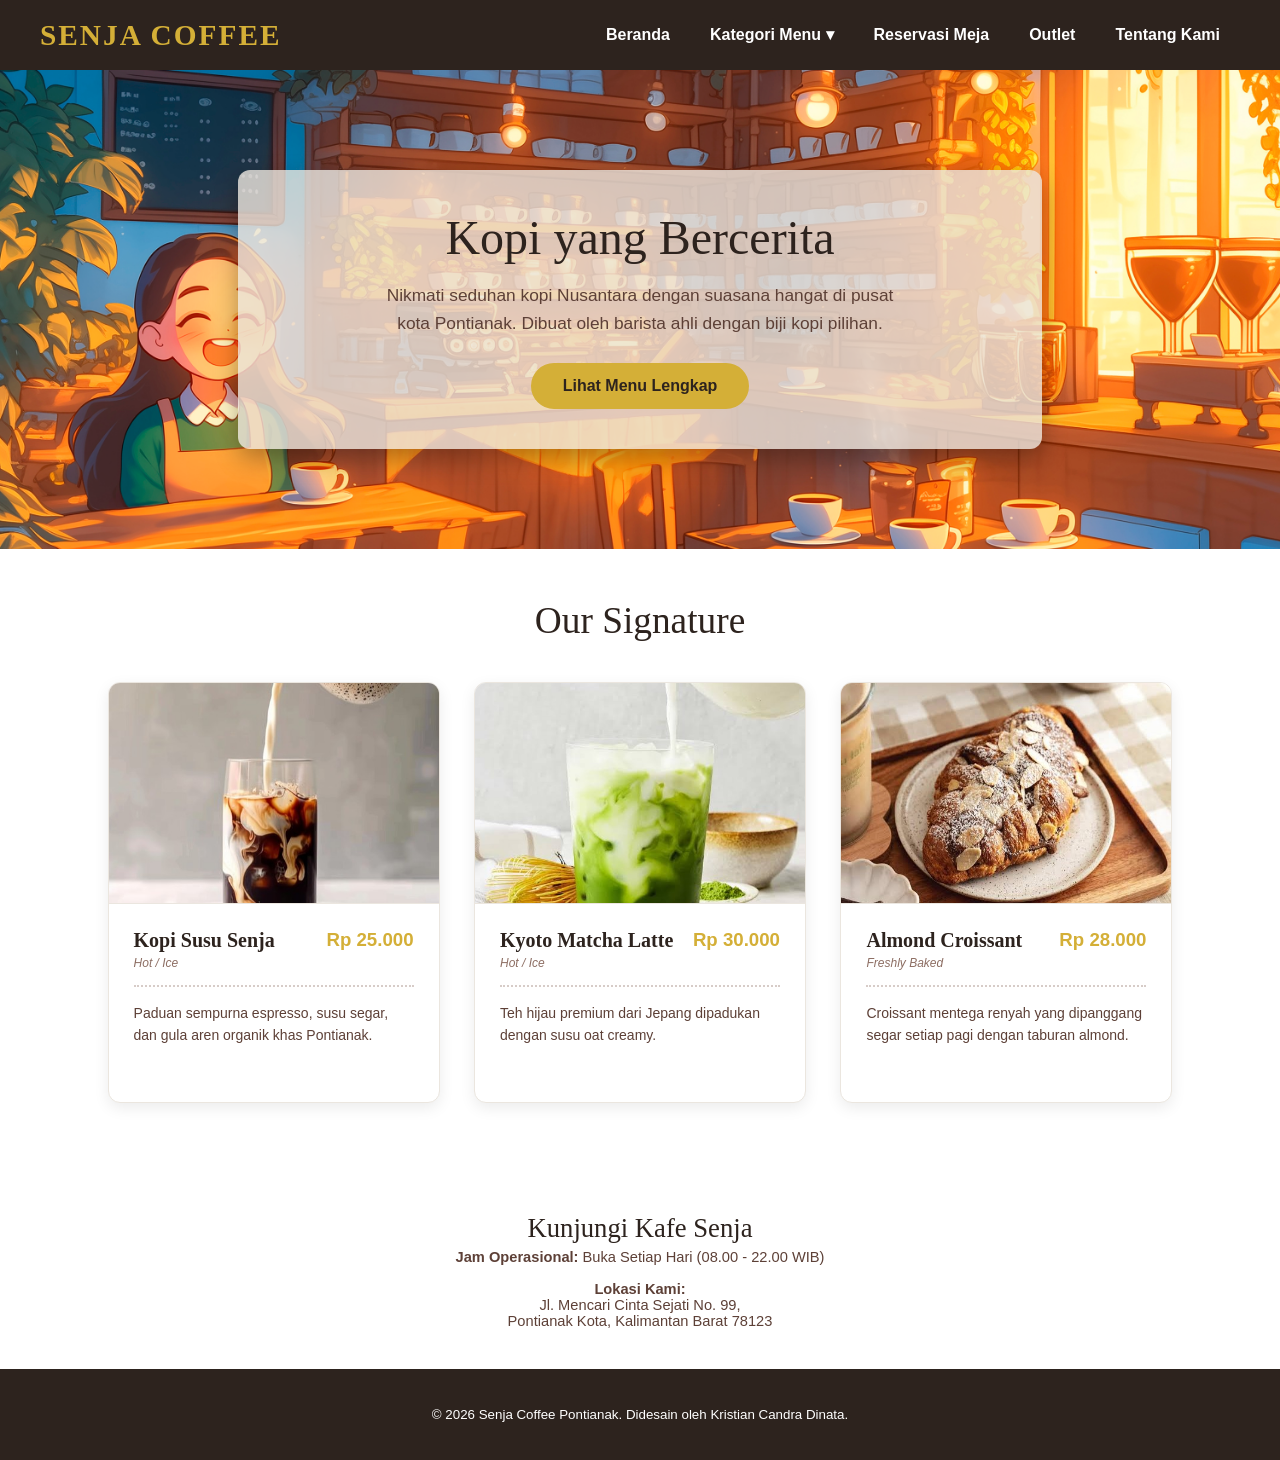
==== index.html @ b66855db "mengubah beranda.html menjadi index.html" ====
<html>
<head>
    <title>Beranda | Senja Coffee</title>
    <!-- Memanggil CSS Eksternal (Materi Pertemuan 4) -->
    <link rel="stylesheet" href="style.css" type="text/css" />
</head>
<body>

    <!-- NAVIGASI & LOGO (Pisah Kiri dan Kanan dengan Float) -->
    <div id="menu-navigasi">
        <!-- Logo di Kiri -->
        <h2 class="teks-logo">SENJA COFFEE</h2>
        
        <!-- Menu di Kanan -->
        <ul>
            <li><a href="index.html">Beranda</a></li>
            <li><a href="menu.html">Kategori Menu ▾</a>
                <ul>
                    <li><a href="menu.html#kopi">Signature Coffee</a></li>
                    <li><a href="menu.html#classic">Classic Espresso</a></li>
                    <li><a href="menu.html#nonkopi">Minuman Segar</a></li>
                    <li><a href="menu.html#makanan">Pastry & Makanan</a></li>
                </ul>
            </li>
            <li><a href="pesan.html">Reservasi Meja</a></li>
            <li><a href="outlet.html">Outlet</a>
            </li>
            <li><a href="tentang.html">Tentang Kami</a></li>
        </ul>
        <br class="bersihkan-float">
    </div>

    <!-- BAGIAN HERO (Latar Belakang Krem Penuh) -->
    <div id="hero-wrapper">
        <div id="hero-kotak-teks">
            <h1 align="center">Kopi yang Bercerita</h1>
            <p align="center">
                Nikmati seduhan kopi Nusantara dengan suasana hangat di pusat<br>
                kota Pontianak. Dibuat oleh barista ahli dengan biji kopi pilihan.
            </p>
            
            <!-- Tambahan 1: Tombol Call-to-Action (CTA) -->
            <div align="center">
                <a href="menu.html" class="tombol-cta">Lihat Menu Lengkap</a>
            </div>
        </div>
    </div>

    <!-- KONTEN UTAMA (Kartu Menu) -->
    <div id="konten-utama">
        <h2 align="center" class="sub-judul">Our Signature</h2>

        <div class="wadah-menu" align="center">
            <!-- KARTU MENU 1 -->
            <div class="kartu-menu">
                <img src="Gambar/KopiSusuSenja.jpg" alt="Es Kopi Susu Senja" class="gambar-menu" />
                <div class="info-menu">
                    <div class="header-kartu">
                         <!-- Nama dan opsi suhu dibungkus dalam satu grup -->
                         <div class="grup-nama">
                            <span class="nama-menu">Kopi Susu Senja</span>
                            <span class="opsi-suhu">Hot / Ice</span>
                        </div>
                        <span class="harga-menu">Rp 25.000</span>
                        <br class="bersihkan-float">
                    </div>
                    <hr class="garis-putus">
                    <p class="deskripsi-menu">Paduan sempurna espresso, susu segar, dan gula aren organik khas Pontianak.</p>
                </div>
            </div>
            
            <!-- KARTU MENU 2 -->
            <div class="kartu-menu">
                <img src="Gambar/MatchaLatte.jpg" alt="Kyoto Matcha Latte" class="gambar-menu" />
                <div class="info-menu">
                    <div class="header-kartu">
                        <!-- Dibungkus grup-nama agar harga tidak turun -->
                        <div class="grup-nama">
                            <span class="nama-menu">Kyoto Matcha Latte</span>
                            <span class="opsi-suhu">Hot / Ice</span>
                        </div>
                        <span class="harga-menu">Rp 30.000</span>
                        <br class="bersihkan-float">
                    </div>
                    <hr class="garis-putus">
                    <p class="deskripsi-menu">Teh hijau premium dari Jepang dipadukan dengan susu oat creamy.</p>
                </div>
            </div>
            
            <!-- KARTU MENU 3 -->
            <div class="kartu-menu">
                <img src="Gambar/AlmondCroissant.jpg" alt="Almond Croissant" class="gambar-menu" />
                <div class="info-menu">
                    <div class="header-kartu">
                        <!-- Dibungkus grup-nama agar harga tidak turun -->
                        <div class="grup-nama">
                            <span class="nama-menu">Almond Croissant</span>
                            <span class="opsi-suhu">Freshly Baked</span>
                        </div>
                        <span class="harga-menu">Rp 28.000</span>
                        <br class="bersihkan-float">
                    </div>
                    <hr class="garis-putus">
                    <p class="deskripsi-menu">Croissant mentega renyah yang dipanggang segar setiap pagi dengan taburan almond.</p>
                </div>
            </div>
            
            <br class="bersihkan-float" />
        </div>
    </div>

    <!-- Tambahan 2: Informasi Praktis Kafe -->
    <div id="info-praktis" align="center">
        <h3>Kunjungi Kafe Senja</h3>
        <p>
            <b>Jam Operasional:</b> Buka Setiap Hari (08.00 - 22.00 WIB)<br><br>
            <b>Lokasi Kami:</b><br>
            Jl. Mencari Cinta Sejati No. 99,<br>
            Pontianak Kota, Kalimantan Barat 78123
        </p>
    </div>

    <!-- FOOTER -->
    <div id="kaki-web">
        <p>&copy; 2026 Senja Coffee Pontianak. Didesain oleh Kristian Candra Dinata.</p>
    </div>

</body>
</html>
---- style.css ----
/* === FONT & RESET (Materi Pertemuan 4) === */
body {
    font-family: Arial, Helvetica, sans-serif;
    background-color: #FFFFFF; /* Latar utama putih */
    margin: 0;
    padding: 0;
}

/* === HEADER & NAVIGASI (Materi Pertemuan 7) === */
#menu-navigasi {
    margin: 0;
    padding: 0 40px; /* Memberi jarak kiri-kanan agar tidak mentok layar */
    background-color: #2D231E; /* Cokelat Gelap */
}

/* Teks Logo didorong ke KIRI */
.teks-logo {
    float: left; 
    color: #D4AF37; /* Emas */
    margin: 0;
    font-size: 22pt;
    font-family: 'Times New Roman', Times, serif; /* Font klasik elegan */
    line-height: 70px;
    letter-spacing: 2px;
}

/* Menu ul didorong ke KANAN */
#menu-navigasi ul {
    margin: 0;
    padding: 0;
    line-height: 70px; /* Tinggi baris disamakan dengan teks logo */
    float: right; 
}

#menu-navigasi li {
    margin: 0;
    padding: 0;
    list-style: none;
    float: left;
    position: relative;
}

#menu-navigasi ul li a {
    text-align: center;
    text-decoration: none;
    line-height: 70px;
    padding: 0 20px; /* Jarak antar teks menu lebih natural */
    display: block;
    color: white;
    font-weight: bold;
}

/* Sub-Menu Dropdown */
#menu-navigasi ul ul {
    position: absolute;
    visibility: hidden;
    top: 70px; /* Harus sama dengan line-height header */
    background-color: #2D231E;
    border-bottom-left-radius: 8px;
    border-bottom-right-radius: 8px;
    box-shadow: 0px 4px 8px rgba(0,0,0,0.2);
}

#menu-navigasi ul ul li {
    float: none;
}

#menu-navigasi ul ul li a {
    text-align: left;
    padding-left: 20px;
    width: 180px;
}

#menu-navigasi ul li:hover ul {
    visibility: visible;
}

#menu-navigasi li a:hover {
    color: #D4AF37; /* Teks berubah emas saat disentuh */
}

.bersihkan-float {
    clear: both;
    margin: 0;
    padding: 0;
}

/* === HERO SECTION (Materi Pertemuan 5: Latar Belakang Warna) === */
#hero-wrapper {
    /* Lapis luar: Area untuk menaruh gambar pemandangan kafe */
    background-image: url('Gambar/BackgroundBeranda.jpg'); /* Ganti dengan nama foto kafemu */
    background-repeat: no-repeat;
    background-position: center center;
    background-size: cover; /* Agar gambar menyesuaikan lebar layar */
    padding: 100px 20px; /* Ruang kosong atas-bawah agar gambar latarnya terlihat */
}

#hero-kotak-teks {
    /* Lapis dalam: Kotak krem tempat teks berada */
    background-color: rgba(235, 230, 223, 0.80); 
    /* Kamu juga bisa pakai rgba(235, 230, 223, 0.92) kalau mau kotaknya agak tembus pandang */
    width: 60%; /* Lebar kotak teks tidak penuh, menyisakan ruang untuk gambar di kiri-kanannya */
    margin: 0 auto; /* Kunci untuk menengahkan kotak (Pertemuan 4) */
    padding: 40px 30px;
    border-radius: 12px; /* Sudut melengkung (Pertemuan 7) */
    box-shadow: 0px 10px 25px rgba(0, 0, 0, 0.3); /* Bayangan agar kotak terlihat timbul */
}

#hero-kotak-teks h1 {
    font-family: 'Times New Roman', Times, serif;
    font-size: 36pt;
    color: #2D231E;
    margin-top: 0;
    margin-bottom: 15px;
    font-weight: normal;
}

#hero-kotak-teks p {
    font-family: 'Trebuchet MS', 'Lucida Sans Unicode', sans-serif;
    font-size: 13pt;
    color: #5D4037;
    line-height: 1.6;
    margin-bottom: 0;
}

.tombol-cta {
    display: inline-block;
    background-color: #D4AF37; /* Warna Emas */
    color: #2D231E; /* Teks Cokelat Gelap */
    padding: 12px 30px;
    text-decoration: none;
    font-family: Arial, Helvetica, sans-serif;
    font-size: 12pt;
    font-weight: bold;
    border-radius: 30px; /* Sudut sangat melengkung berbentuk kapsul */
    margin-top: 25px; /* Jarak dari teks di atasnya */
    transition: 0.3s;
    border: 2px solid #D4AF37;
}

.tombol-cta:hover {
    background-color: transparent; /* Latar menjadi transparan */
    color: #2D231E; 
    border: 2px solid #2D231E; /* Garis tepi berubah jadi cokelat gelap */
}

/* === KONTEN UTAMA & KARTU MENU === */
#konten-utama {
    margin: 50px auto 80px auto; 
    width: 90%;
    background-color: #FFFFFF;
}

.sub-judul {
    font-family: 'Times New Roman', Times, serif;
    color: #2D231E;
    font-size: 28pt;
    margin-bottom: 40px;
    font-weight: normal;
}

.wadah-menu {
    text-align: center;
}

/* Desain Kartu Menu Persis Gambar */
.kartu-menu {
    display: inline-block; 
    width: 330px; /* Kotak sedikit lebih lebar agar harga tidak turun ke bawah */
    margin: 0 15px 30px 15px;
    background-color: #FFFFFF;
    border-radius: 12px; /* Border radius materi pertemuan 7 */
    border: 1px solid #EBE6DF;
    box-shadow: 0px 5px 15px rgba(0, 0, 0, 0.08); /* Bayangan sedikit lebih tegas */
    vertical-align: top;
    text-align: left; /* Teks di dalam kartu wajib rata kiri */
    
    /* KUNCI ESTETIKA: overflow hidden memotong gambar agar sudutnya ikut melengkung */
    overflow: hidden; 
    transition: 0.3s;
}

.kartu-menu:hover {
    box-shadow: 0px 12px 20px rgba(0, 0, 0, 0.12);
    border: 1px solid #D4AF37; /* Tepi menjadi emas saat disentuh kursor */
}

.gambar-menu {
    width: 100%; /* Memaksa gambar mengisi penuh lebar kotak tanpa celah putih */
    height: 220px; /* Tinggi gambar diseragamkan */
    object-fit: cover; /* Mencegah gambar menjadi gepeng (distorsi) */
    display: block;
    border-bottom: 1px solid #EBE6DF;
}

.info-menu {
    padding: 25px 25px; /* KUNCI ESTETIKA: Memberikan ruang napas yang lega untuk teks */
}

#info-praktis {
    margin: 0 auto 40px auto;
    padding: 0 20px;
    color: #2D231E;
}

#info-praktis h3 {
    font-family: 'Times New Roman', Times, serif;
    font-size: 20pt;
    margin-bottom: 5px;
    font-weight: normal;
}

#info-praktis p {
    font-family: Arial, Helvetica, sans-serif;
    font-size: 11pt;
    color: #5D4037;
    margin-top: 0;
}

/* Memecah Nama dan Harga ke Kiri dan Kanan */
.grup-nama {
    float: left;
    text-align: left;
}

.nama-menu {
    display: block; /* Memaksa teks ini mengambil 1 baris penuh agar opsi suhu turun ke bawah */
    font-family: 'Times New Roman', Times, serif;
    font-size: 15pt;
    font-weight: bold;
    color: #2D231E;
}

/* Desain estetik untuk teks Hot/Ice */
.opsi-suhu {
    display: block;
    font-family: Arial, Helvetica, sans-serif;
    font-size: 9pt;
    color: #8D6E63; /* Warna cokelat pudar agar tidak menyaingi nama menu */
    font-style: italic;
    margin-top: 4px; /* Memberi sedikit jarak dari nama menu di atasnya */
}

.harga-menu {
    float: right;
    font-size: 14pt;
    font-weight: bold;
    color: #D4AF37; /* Warna emas */
}

/* Garis Putus-putus */
.garis-putus {
    clear: both; /* KUNCI: Mencegah garis menabrak teks nama dan harga di atasnya */
    border: 0;
    border-top: 2px dotted #D7CCC8; /* Dotted memberi efek titik-titik yang lebih rapi */
    margin: 15px 0;
}

.deskripsi-menu {
    font-family: 'Trebuchet MS', 'Lucida Sans Unicode', sans-serif; /* Font modern yang membulat dan rapi */
    font-size: 10.5pt; /* Ukuran sedikit dikecilkan agar terlihat presisi */
    color: #5D4037;
    line-height: 1.6;
    margin: 0;
    height: 75px; 
}

/* === FOOTER === */
#kaki-web {
    background-color: #2D231E;
    color: white;
    text-align: center;
    padding: 25px;
    margin-top: 40px;
    font-size: 10pt;
}

/* =========================================
   === GAYA KHUSUS TABEL MENU (menu.html) ===
   ========================================= */

.tabel-menu {
    border-collapse: collapse; /* Menghilangkan spasi ganda antar kotak tabel */
    margin: 0 auto; /* Menengahkan tabel */
    width: 90%;
}

/* Garis pemisah estetik di bawah setiap baris menu */
.tabel-menu td {
    border-bottom: 1px solid #EBE6DF;
    transition: background-color 0.3s;
}

/* Menghilangkan garis bawah pada baris terakhir tabel */
.tabel-menu tr:last-child td {
    border-bottom: none;
}

/* Efek Hover: Baris menyala saat dilewati kursor */
.baris-item:hover td {
    background-color: #F8F5F2; 
    cursor: pointer; /* Kursor berubah jadi tangan (penting untuk pop-up nanti) */
}

/* Mempercantik gambar thumbnail di dalam tabel */
.thumbnail-menu {
    width: 110px;
    height: 110px;
    border-radius: 50%; /* Membuat gambar berbentuk lingkaran agar beda dari beranda */
    object-fit: cover;
    border: 3px solid #EBE6DF;
    box-shadow: 0px 4px 10px rgba(0,0,0,0.1);
    transition: 0.3s;
}

.baris-item:hover .thumbnail-menu {
    border-color: #D4AF37; /* Lingkaran foto jadi emas saat di-hover */
}

/* Menyesuaikan kembali gaya teks khusus untuk di dalam tabel */
.tabel-menu .deskripsi-menu {
    height: auto; /* Membatalkan paksaan tinggi dari beranda */
    margin-top: 10px;
}

.tabel-menu .harga-menu {
    float: none; /* Mematikan gaya float karena di tabel posisinya sudah dikunci kolom */
    display: inline-block;
    font-size: 16pt;
}

.tabel-menu .nama-menu {
    font-size: 18pt; /* Judul sedikit dibesarkan */
}

/* === GAYA KOTAK PEMISAH KATEGORI === */
.kategori-box {
    background-color: #FAF8F5; /* Warna krem sangat pucat sebagai pemisah visual */
    border-radius: 20px; /* Sudut membulat yang memberi kesan ramah/friendly */
    padding: 40px 30px; /* Ruang napas agar isi tabel tidak menabrak garis tepi */
    margin-bottom: 60px; /* Jarak antar kotak kategori */
    border: 2px solid #F1EFEA;
}

/* Modifikasi garis bawah judul khusus di dalam kotak kategori */
.kategori-box .sub-judul {
    margin-top: 0;
    margin-bottom: 25px;
    padding-bottom: 15px;
    border-bottom: 2px dashed #D4AF37; /* Garis putus-putus emas elegan */
}

/* Penyesuaian efek Hover pada baris menu agar kontras dengan warna kotak */
.baris-item:hover td {
    background-color: #FFFFFF; /* Saat disentuh, baris menjadi putih terang */
    cursor: pointer; 
}

/* === GAYA HALAMAN FORM (pesan.html) === */
input[type="text"], input[type="password"], select, textarea {
    padding: 10px;
    font-family: Arial, Helvetica, sans-serif;
    font-size: 11pt;
    border: 1px solid #D7CCC8;
    border-radius: 5px;
    width: 90%;
    background-color: #F8F5F2;
}

input[type="text"]:focus, input[type="password"]:focus, select:focus, textarea:focus {
    outline: none;
    border: 1px solid #D4AF37; /* Garis menjadi emas saat kolom sedang diketik */
    background-color: #FFFFFF;
}

/* === GAYA HALAMAN CABANG / OUTLET (cabang.html) === */
/* === GAYA HALAMAN OUTLET (outlet.html) === */
.kartu-outlet {
    display: inline-block;
    width: 360px;
    margin: 0 25px 30px 25px;
    background-color: #FFFFFF;
    border-radius: 12px;
    box-shadow: 0px 5px 15px rgba(0, 0, 0, 0.05);
    vertical-align: top;
    text-align: left;
    overflow: hidden;
    transition: 0.3s;
}

.kartu-outlet:hover {
    box-shadow: 0px 15px 30px rgba(0, 0, 0, 0.12);
    transform: translateY(-5px);
}

.gambar-outlet {
    width: 100%;
    height: 240px;
    object-fit: cover;
    border-bottom: 1px solid #F1EFEA;
}

.info-outlet {
    padding: 30px 25px;
}

.nama-outlet {
    font-family: 'Times New Roman', Times, serif;
    font-size: 22pt;
    color: #2D231E;
    margin-top: 0;
    margin-bottom: 15px;
    font-weight: normal;
}

.alamat-outlet {
    font-family: Arial, Helvetica, sans-serif;
    font-size: 11pt;
    color: #5D4037;
    line-height: 1.6;
    margin-bottom: 30px;
    height: 60px;
}

.link-readmore {
    font-family: 'Trebuchet MS', sans-serif;
    font-size: 9.5pt;
    font-weight: bold;
    color: #2D231E;
    text-decoration: none;
    letter-spacing: 1px;
    text-transform: uppercase;
    transition: 0.2s;
}

.link-readmore:hover {
    color: #D4AF37;
}
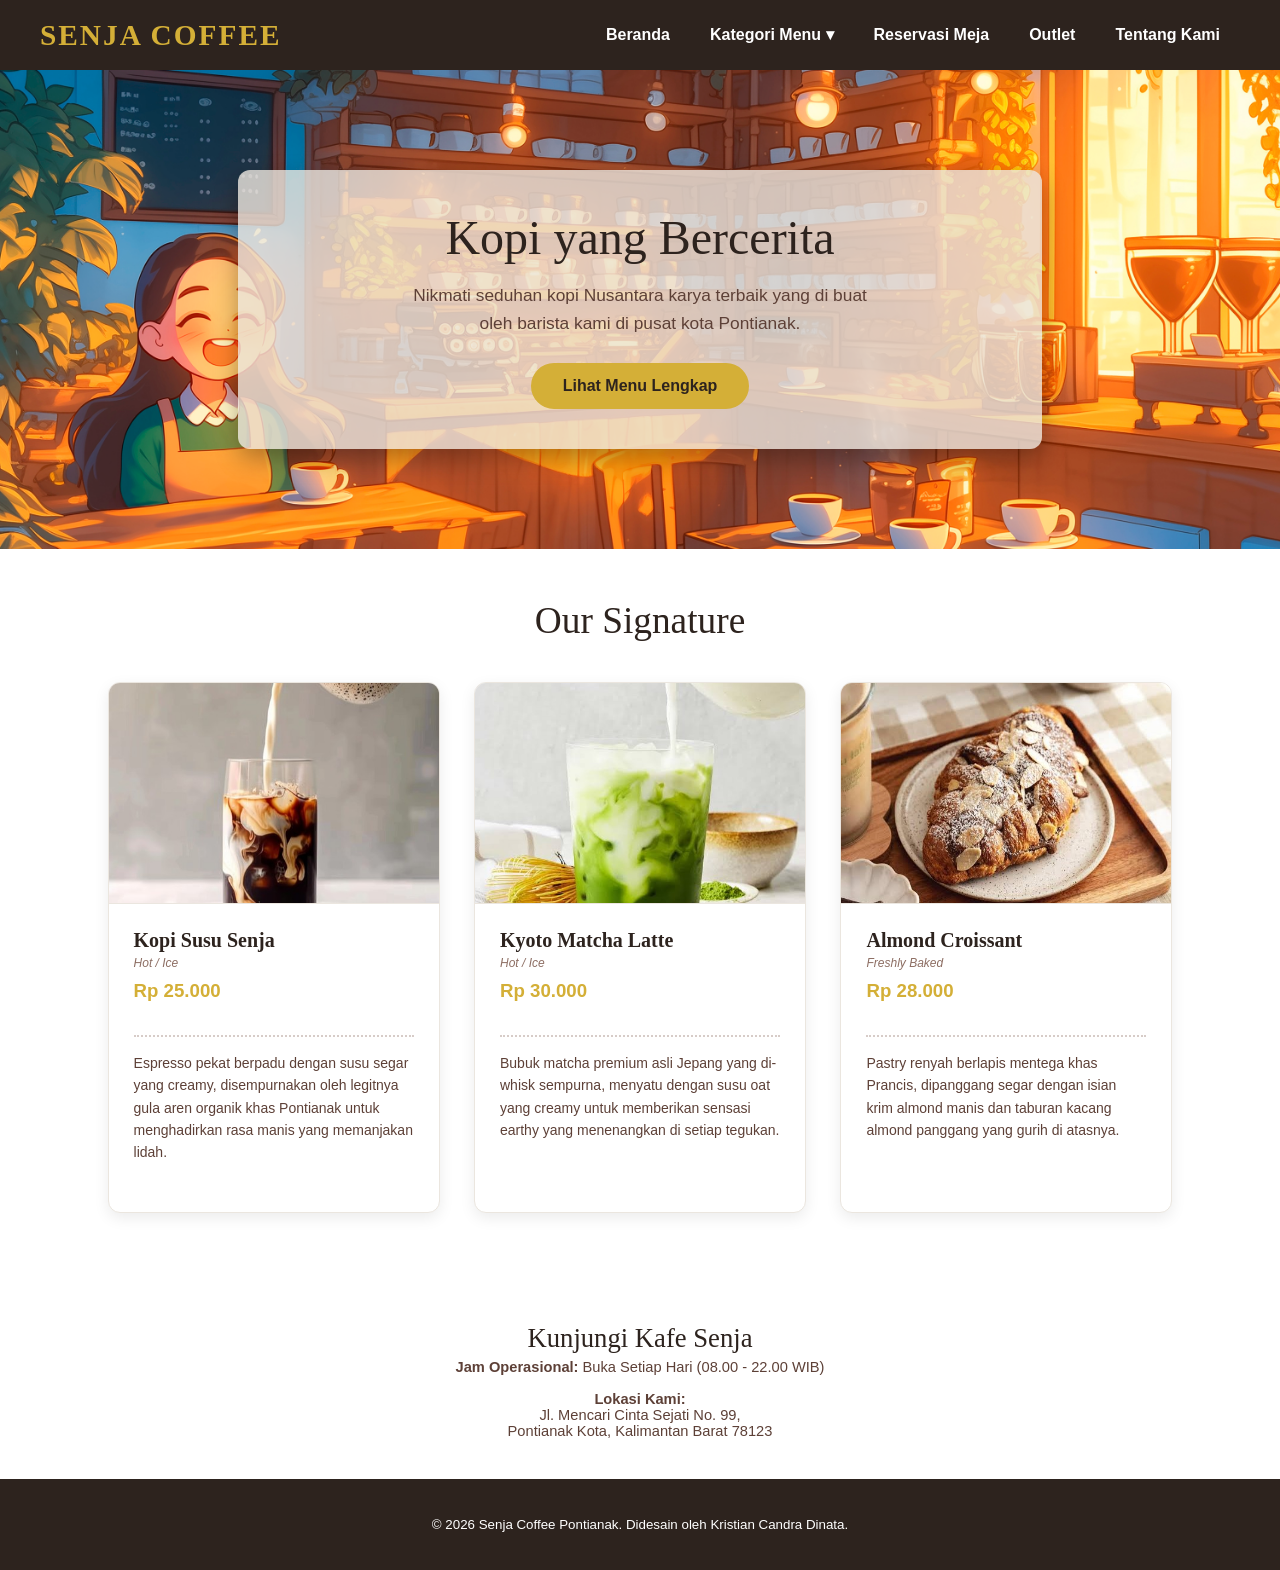
==== commit 46bf81b8: "Sedikit mengubah tampilan index.html beserta deskripsi Our Signature" ====
--- a/index.html
+++ b/index.html
@@ -1,17 +1,15 @@
+<!DOCTYPE html>
 <html>
 <head>
     <title>Beranda | Senja Coffee</title>
-    <!-- Memanggil CSS Eksternal (Materi Pertemuan 4) -->
+    <!-- Memanggil CSS Eksternal -->
     <link rel="stylesheet" href="style.css" type="text/css" />
 </head>
 <body>
 
-    <!-- NAVIGASI & LOGO (Pisah Kiri dan Kanan dengan Float) -->
+    <!-- NAVIGASI & LOGO -->
     <div id="menu-navigasi">
-        <!-- Logo di Kiri -->
         <h2 class="teks-logo">SENJA COFFEE</h2>
-        
-        <!-- Menu di Kanan -->
         <ul>
             <li><a href="index.html">Beranda</a></li>
             <li><a href="menu.html">Kategori Menu ▾</a>
@@ -23,23 +21,21 @@
                 </ul>
             </li>
             <li><a href="pesan.html">Reservasi Meja</a></li>
-            <li><a href="outlet.html">Outlet</a>
-            </li>
+            <li><a href="outlet.html">Outlet</a></li>
             <li><a href="tentang.html">Tentang Kami</a></li>
         </ul>
         <br class="bersihkan-float">
     </div>
 
-    <!-- BAGIAN HERO (Latar Belakang Krem Penuh) -->
+    <!-- BAGIAN HERO -->
     <div id="hero-wrapper">
         <div id="hero-kotak-teks">
             <h1 align="center">Kopi yang Bercerita</h1>
+            <!-- Teks Caption Baru -->
             <p align="center">
-                Nikmati seduhan kopi Nusantara dengan suasana hangat di pusat<br>
-                kota Pontianak. Dibuat oleh barista ahli dengan biji kopi pilihan.
+                Nikmati seduhan kopi Nusantara karya terbaik yang di buat<br>
+                oleh barista kami di pusat kota Pontianak.
             </p>
-            
-            <!-- Tambahan 1: Tombol Call-to-Action (CTA) -->
             <div align="center">
                 <a href="menu.html" class="tombol-cta">Lihat Menu Lengkap</a>
             </div>
@@ -51,12 +47,12 @@
         <h2 align="center" class="sub-judul">Our Signature</h2>
 
         <div class="wadah-menu" align="center">
+            
             <!-- KARTU MENU 1 -->
             <div class="kartu-menu">
                 <img src="Gambar/KopiSusuSenja.jpg" alt="Es Kopi Susu Senja" class="gambar-menu" />
                 <div class="info-menu">
                     <div class="header-kartu">
-                         <!-- Nama dan opsi suhu dibungkus dalam satu grup -->
                          <div class="grup-nama">
                             <span class="nama-menu">Kopi Susu Senja</span>
                             <span class="opsi-suhu">Hot / Ice</span>
@@ -65,7 +61,8 @@
                         <br class="bersihkan-float">
                     </div>
                     <hr class="garis-putus">
-                    <p class="deskripsi-menu">Paduan sempurna espresso, susu segar, dan gula aren organik khas Pontianak.</p>
+                    <!-- Deskripsi Baru -->
+                    <p class="deskripsi-menu">Espresso pekat berpadu dengan susu segar yang creamy, disempurnakan oleh legitnya gula aren organik khas Pontianak untuk menghadirkan rasa manis yang memanjakan lidah.</p>
                 </div>
             </div>
             
@@ -74,7 +71,6 @@
                 <img src="Gambar/MatchaLatte.jpg" alt="Kyoto Matcha Latte" class="gambar-menu" />
                 <div class="info-menu">
                     <div class="header-kartu">
-                        <!-- Dibungkus grup-nama agar harga tidak turun -->
                         <div class="grup-nama">
                             <span class="nama-menu">Kyoto Matcha Latte</span>
                             <span class="opsi-suhu">Hot / Ice</span>
@@ -83,7 +79,8 @@
                         <br class="bersihkan-float">
                     </div>
                     <hr class="garis-putus">
-                    <p class="deskripsi-menu">Teh hijau premium dari Jepang dipadukan dengan susu oat creamy.</p>
+                    <!-- Deskripsi Baru -->
+                    <p class="deskripsi-menu">Bubuk matcha premium asli Jepang yang di-whisk sempurna, menyatu dengan susu oat yang creamy untuk memberikan sensasi earthy yang menenangkan di setiap tegukan.</p>
                 </div>
             </div>
             
@@ -92,7 +89,6 @@
                 <img src="Gambar/AlmondCroissant.jpg" alt="Almond Croissant" class="gambar-menu" />
                 <div class="info-menu">
                     <div class="header-kartu">
-                        <!-- Dibungkus grup-nama agar harga tidak turun -->
                         <div class="grup-nama">
                             <span class="nama-menu">Almond Croissant</span>
                             <span class="opsi-suhu">Freshly Baked</span>
@@ -101,7 +97,8 @@
                         <br class="bersihkan-float">
                     </div>
                     <hr class="garis-putus">
-                    <p class="deskripsi-menu">Croissant mentega renyah yang dipanggang segar setiap pagi dengan taburan almond.</p>
+                    <!-- Deskripsi Baru -->
+                    <p class="deskripsi-menu">Pastry renyah berlapis mentega khas Prancis, dipanggang segar dengan isian krim almond manis dan taburan kacang almond panggang yang gurih di atasnya.</p>
                 </div>
             </div>
             
@@ -109,7 +106,7 @@
         </div>
     </div>
 
-    <!-- Tambahan 2: Informasi Praktis Kafe -->
+    <!-- Informasi Praktis Kafe -->
     <div id="info-praktis" align="center">
         <h3>Kunjungi Kafe Senja</h3>
         <p>
--- a/style.css
+++ b/style.css
@@ -194,7 +194,8 @@
 }
 
 .info-menu {
-    padding: 25px 25px; /* KUNCI ESTETIKA: Memberikan ruang napas yang lega untuk teks */
+    /* Menambah padding bawah dari 25px menjadi 35px agar lebih lega */
+    padding: 25px 25px 35px 25px; 
 }
 
 #info-praktis {
@@ -217,52 +218,54 @@
     margin-top: 0;
 }
 
-/* Memecah Nama dan Harga ke Kiri dan Kanan */
+/* Memecah Nama dan Harga secara vertikal agar tahan banting di layar sempit */
 .grup-nama {
-    float: left;
+    /* Hapus float: left; agar teks tidak memaksakan diri ke samping */
     text-align: left;
 }
 
 .nama-menu {
-    display: block; /* Memaksa teks ini mengambil 1 baris penuh agar opsi suhu turun ke bawah */
+    display: block; 
     font-family: 'Times New Roman', Times, serif;
     font-size: 15pt;
     font-weight: bold;
     color: #2D231E;
 }
 
-/* Desain estetik untuk teks Hot/Ice */
 .opsi-suhu {
     display: block;
     font-family: Arial, Helvetica, sans-serif;
     font-size: 9pt;
-    color: #8D6E63; /* Warna cokelat pudar agar tidak menyaingi nama menu */
+    color: #8D6E63; 
     font-style: italic;
-    margin-top: 4px; /* Memberi sedikit jarak dari nama menu di atasnya */
+    margin-top: 4px; 
 }
 
 .harga-menu {
-    float: right;
+    /* Hapus float: right; dan ubah menjadi block agar selalu ada di bawah nama */
+    display: block;
     font-size: 14pt;
     font-weight: bold;
-    color: #D4AF37; /* Warna emas */
+    color: #D4AF37; 
+    margin-top: 10px; /* Jarak antara nama menu dan harga */
 }
 
 /* Garis Putus-putus */
 .garis-putus {
-    clear: both; /* KUNCI: Mencegah garis menabrak teks nama dan harga di atasnya */
+    clear: both; 
     border: 0;
-    border-top: 2px dotted #D7CCC8; /* Dotted memberi efek titik-titik yang lebih rapi */
+    border-top: 2px dotted #D7CCC8; 
     margin: 15px 0;
 }
 
 .deskripsi-menu {
-    font-family: 'Trebuchet MS', 'Lucida Sans Unicode', sans-serif; /* Font modern yang membulat dan rapi */
-    font-size: 10.5pt; /* Ukuran sedikit dikecilkan agar terlihat presisi */
+    font-family: 'Trebuchet MS', 'Lucida Sans Unicode', sans-serif; 
+    font-size: 10.5pt; 
     color: #5D4037;
     line-height: 1.6;
     margin: 0;
-    height: 75px; 
+    /* Meninggikan kotak dari 85px menjadi 125px untuk menampung teks panjang */
+    height: 125px; 
 }
 
 /* === FOOTER === */
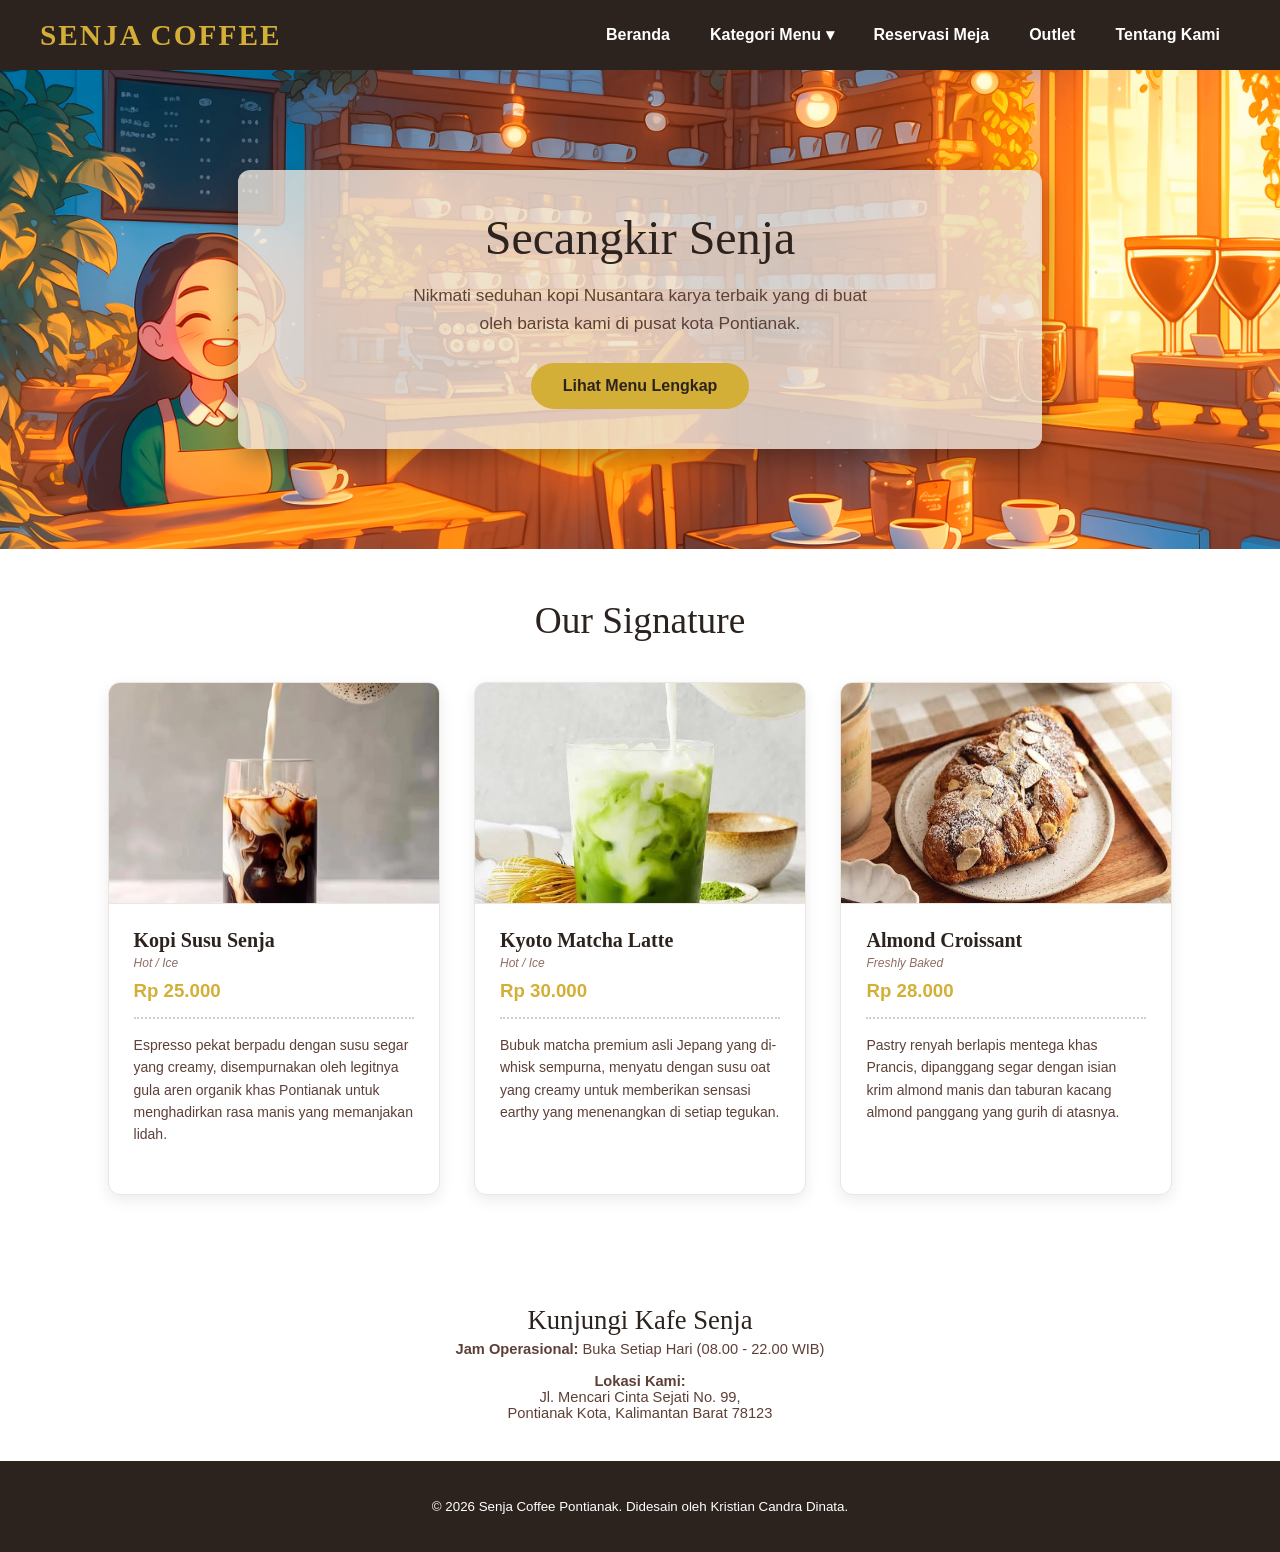
==== commit 0cae7b23: "Memperbaiki tampilan" ====
--- a/index.html
+++ b/index.html
@@ -30,7 +30,7 @@
     <!-- BAGIAN HERO -->
     <div id="hero-wrapper">
         <div id="hero-kotak-teks">
-            <h1 align="center">Kopi yang Bercerita</h1>
+            <h1 align="center">Secangkir Senja</h1>
             <!-- Teks Caption Baru -->
             <p align="center">
                 Nikmati seduhan kopi Nusantara karya terbaik yang di buat<br>
@@ -58,7 +58,6 @@
                             <span class="opsi-suhu">Hot / Ice</span>
                         </div>
                         <span class="harga-menu">Rp 25.000</span>
-                        <br class="bersihkan-float">
                     </div>
                     <hr class="garis-putus">
                     <!-- Deskripsi Baru -->
@@ -76,7 +75,6 @@
                             <span class="opsi-suhu">Hot / Ice</span>
                         </div>
                         <span class="harga-menu">Rp 30.000</span>
-                        <br class="bersihkan-float">
                     </div>
                     <hr class="garis-putus">
                     <!-- Deskripsi Baru -->
@@ -94,7 +92,6 @@
                             <span class="opsi-suhu">Freshly Baked</span>
                         </div>
                         <span class="harga-menu">Rp 28.000</span>
-                        <br class="bersihkan-float">
                     </div>
                     <hr class="garis-putus">
                     <!-- Deskripsi Baru -->
--- a/style.css
+++ b/style.css
@@ -264,7 +264,6 @@
     color: #5D4037;
     line-height: 1.6;
     margin: 0;
-    /* Meninggikan kotak dari 85px menjadi 125px untuk menampung teks panjang */
     height: 125px; 
 }
 
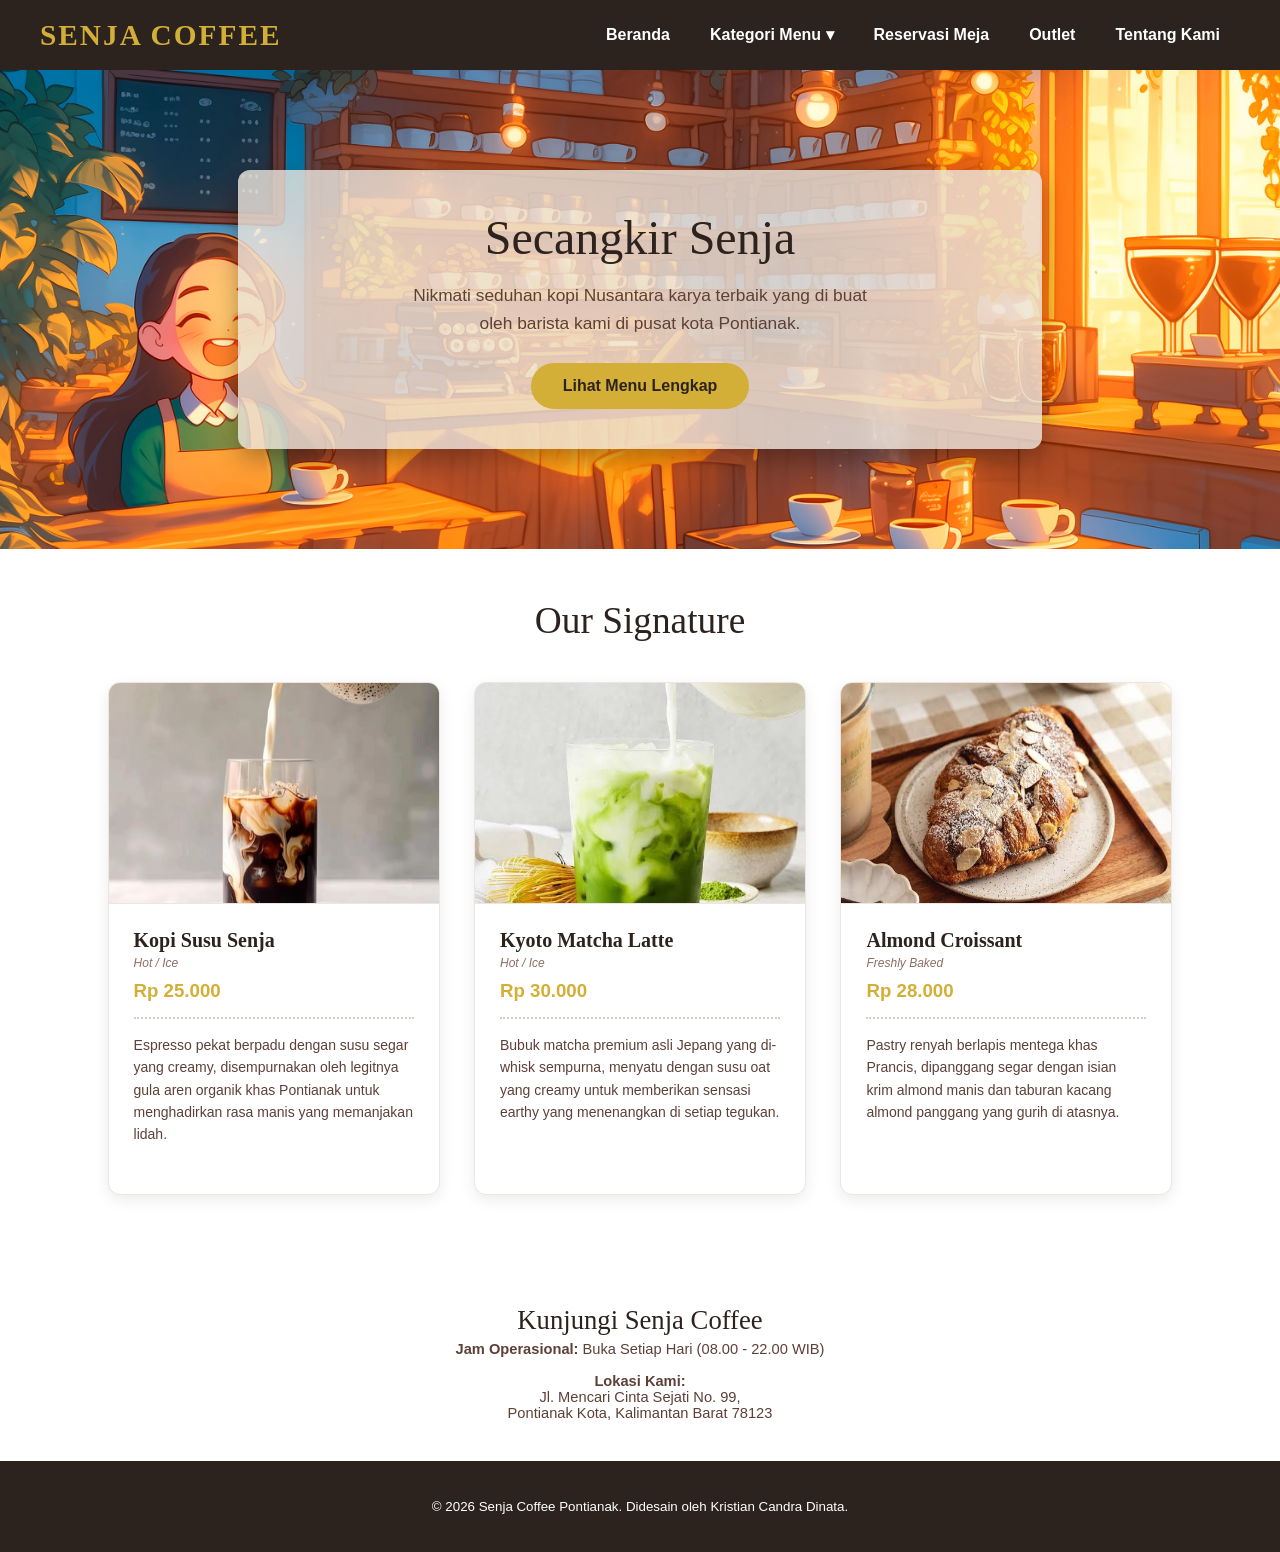
==== commit efa6b00d: "Mengganti nama Kafe Senja menjadi Senca Coffee dibagian bawah halaman beranda" ====
--- a/index.html
+++ b/index.html
@@ -16,6 +16,7 @@
                 <ul>
                     <li><a href="menu.html#kopi">Signature Coffee</a></li>
                     <li><a href="menu.html#classic">Classic Espresso</a></li>
+                    <li><a href="menu.html#milk">Milk Based</a></li>
                     <li><a href="menu.html#nonkopi">Minuman Segar</a></li>
                     <li><a href="menu.html#makanan">Pastry & Makanan</a></li>
                 </ul>
@@ -105,7 +106,7 @@
 
     <!-- Informasi Praktis Kafe -->
     <div id="info-praktis" align="center">
-        <h3>Kunjungi Kafe Senja</h3>
+        <h3>Kunjungi Senja Coffee</h3>
         <p>
             <b>Jam Operasional:</b> Buka Setiap Hari (08.00 - 22.00 WIB)<br><br>
             <b>Lokasi Kami:</b><br>
